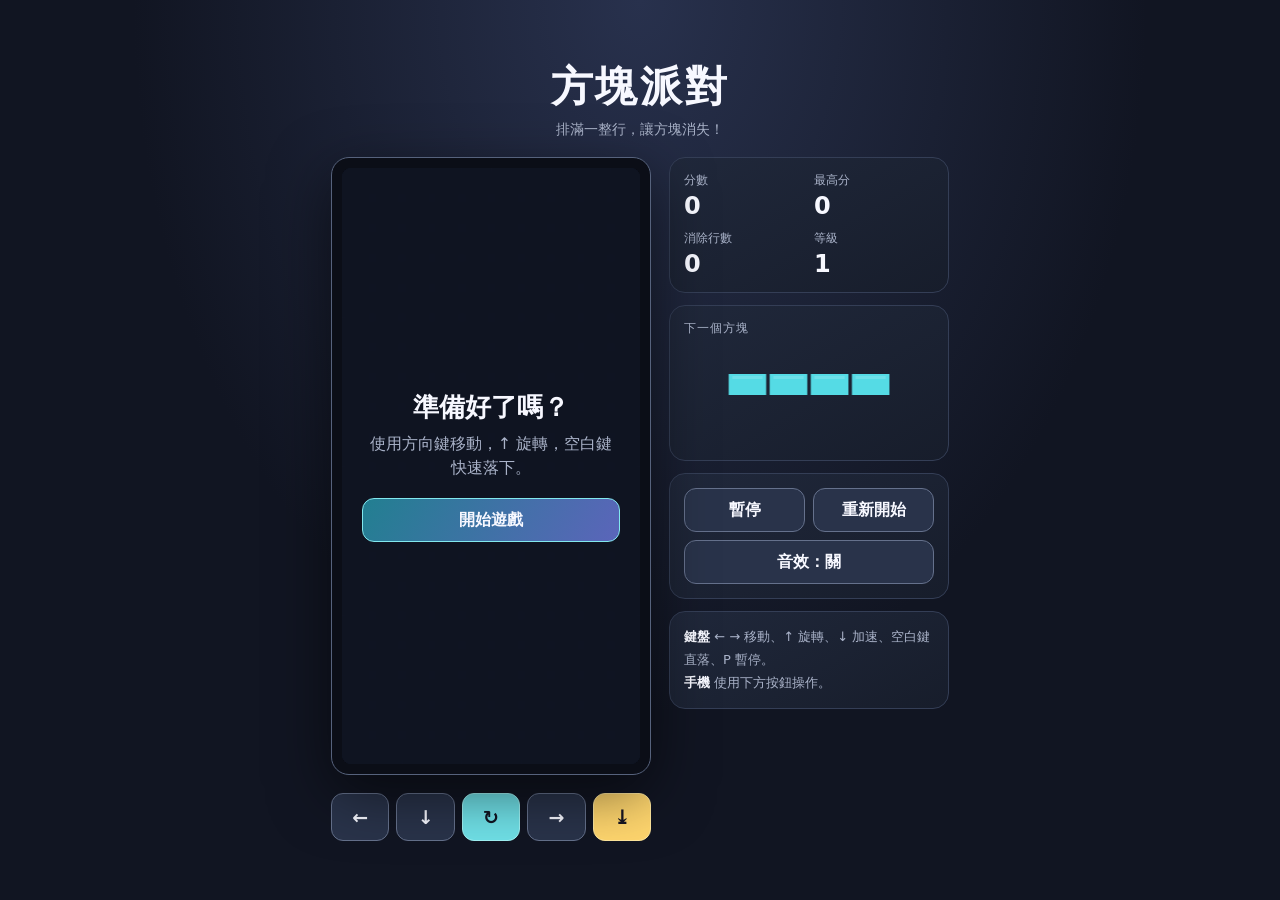
==== tetris/index.html @ 10becf16 "新增俄羅斯方塊" ====
<!doctype html>
<html lang="zh-Hant">
<head>
  <meta charset="utf-8">
  <meta name="viewport" content="width=device-width, initial-scale=1, viewport-fit=cover">
  <meta name="theme-color" content="#111522">
  <title>方塊派對｜俄羅斯方塊</title>
  <style>
    :root{color-scheme:dark;--bg:#111522;--panel:#1b2233;--line:#343e56;--text:#f7f8ff;--muted:#aab3c9;--cyan:#70e1e8;--pink:#fa75bf;--yellow:#ffd66e}
    *{box-sizing:border-box}body{margin:0;min-height:100vh;background:radial-gradient(ellipse at 50% 0,#28314d 0,var(--bg) 56%);color:var(--text);font-family:ui-rounded,"Segoe UI",system-ui,sans-serif;display:grid;place-items:center;padding:20px}
    .app{width:min(920px,100%)}header{text-align:center;margin:0 0 18px}h1{margin:0;font-size:clamp(26px,5vw,42px);letter-spacing:.06em}header p{margin:6px 0 0;color:var(--muted);font-size:14px}
    .layout{display:grid;grid-template-columns:minmax(240px,320px) minmax(220px,280px);justify-content:center;align-items:start;gap:18px}.board-wrap{position:relative;padding:10px;border:1px solid #56627c;border-radius:18px;background:#0b0e17;box-shadow:0 18px 60px #0008}.board{display:block;width:100%;height:auto;border-radius:9px;background:#111726;touch-action:none}
    .overlay{position:absolute;inset:10px;display:grid;place-content:center;text-align:center;padding:20px;border-radius:9px;background:#101522d9;backdrop-filter:blur(4px)}.overlay[hidden]{display:none}.overlay h2{font-size:26px;margin:0 0 7px}.overlay p{color:var(--muted);margin:0 0 18px;line-height:1.5}
    button{font:inherit;color:var(--text);border:1px solid #65718c;background:#29334a;border-radius:12px;min-height:44px;padding:9px 14px;font-weight:750;cursor:pointer;touch-action:manipulation;user-select:none}button:hover{border-color:var(--cyan);background:#35445f}button:active{transform:translateY(1px)}button:focus-visible{outline:3px solid var(--yellow);outline-offset:2px}.primary{background:linear-gradient(120deg,#227f91,#5b65ba);border-color:#82e8ee}
    .side{display:grid;gap:12px}.card{padding:14px;border:1px solid var(--line);border-radius:16px;background:linear-gradient(150deg,#20283b,#171d2b)}.stats{display:grid;grid-template-columns:1fr 1fr;gap:10px}.stat span{display:block;color:var(--muted);font-size:12px}.stat strong{display:block;margin-top:3px;font-size:24px;font-variant-numeric:tabular-nums}.mini-title{margin:0 0 9px;color:var(--muted);font-size:12px;letter-spacing:.08em}.next{display:block;width:100%;height:100px}.actions{display:grid;grid-template-columns:1fr 1fr;gap:8px}.actions button:last-child{grid-column:1/-1}.help{color:var(--muted);font-size:13px;line-height:1.75}.help b{color:var(--text)}
    .touch{display:grid;grid-template-columns:repeat(5,1fr);gap:7px}.touch button{padding:8px 2px;min-height:48px;font-size:19px}.touch .drop{color:#171522;background:var(--yellow);border-color:#ffe79d}.touch .rotate{color:#111522;background:var(--cyan);border-color:#a1f3f5}.touch-caption{text-align:center;color:var(--muted);font-size:11px;margin:7px 0 0}
    @media(max-width:620px){body{padding:12px}.app{max-width:410px}header{margin-bottom:12px}.layout{grid-template-columns:minmax(210px,300px) minmax(96px,1fr);gap:9px;align-items:start}.board-wrap{padding:6px;border-radius:13px}.overlay{inset:6px}.side{gap:8px}.card{padding:9px;border-radius:12px}.stats{grid-template-columns:1fr;gap:4px}.stat strong{font-size:19px}.next{height:75px}.actions{gap:5px}.actions button{font-size:12px;padding:6px 4px;min-height:38px}.help{font-size:11px}.touch{grid-column:1/-1;gap:6px}.touch button{min-height:48px}.touch-caption{display:none}}
    @media(max-width:360px){.layout{grid-template-columns:minmax(190px,1fr) 92px;gap:7px}.card{padding:7px}.mini-title{font-size:10px}.stat strong{font-size:17px}}
  </style>
</head>
<body>
  <main class="app">
    <header><h1>方塊派對</h1><p>排滿一整行，讓方塊消失！</p></header>
    <div class="layout">
      <section class="board-wrap" aria-label="俄羅斯方塊遊戲區">
        <canvas id="board" class="board" width="300" height="600" aria-label="10 欄 20 列遊戲棋盤"></canvas>
        <div id="overlay" class="overlay"><h2 id="overlayTitle">準備好了嗎？</h2><p id="overlayText">使用方向鍵移動，↑ 旋轉，空白鍵快速落下。</p><button id="startButton" class="primary" type="button">開始遊戲</button></div>
      </section>
      <aside class="side">
        <div class="card stats"><div class="stat"><span>分數</span><strong id="score">0</strong></div><div class="stat"><span>最高分</span><strong id="best">0</strong></div><div class="stat"><span>消除行數</span><strong id="lines">0</strong></div><div class="stat"><span>等級</span><strong id="level">1</strong></div></div>
        <div class="card"><p class="mini-title">下一個方塊</p><canvas id="next" class="next" width="140" height="100" aria-label="下一個方塊預覽"></canvas></div>
        <div class="card actions"><button id="pauseButton" type="button">暫停</button><button id="restartButton" type="button">重新開始</button><button id="soundButton" type="button" aria-pressed="false">音效：關</button></div>
        <div class="card help"><b>鍵盤</b> ← → 移動、↑ 旋轉、↓ 加速、空白鍵直落、P 暫停。<br><b>手機</b> 使用下方按鈕操作。</div>
      </aside>
      <section class="touch" aria-label="觸控操作">
        <button data-action="left" aria-label="向左移動">←</button><button data-action="down" aria-label="加速下落">↓</button><button class="rotate" data-action="rotate" aria-label="旋轉">↻</button><button data-action="right" aria-label="向右移動">→</button><button class="drop" data-action="drop" aria-label="直接落下">⤓</button>
      </section>
    </div>
  </main>
  <script>
  (()=>{
    'use strict';
    const COLS=10,ROWS=20,SIZE=30;
    const COLORS={I:'#55dbe5',O:'#ffd66e',T:'#bd8bff',S:'#7ee5a5',Z:'#ff7893',J:'#70a9ff',L:'#ffa766'};
    const SHAPES={
      I:[[0,0,0,0],[1,1,1,1],[0,0,0,0],[0,0,0,0]],
      O:[[1,1],[1,1]],
      T:[[0,1,0],[1,1,1],[0,0,0]],
      S:[[0,1,1],[1,1,0],[0,0,0]],
      Z:[[1,1,0],[0,1,1],[0,0,0]],
      J:[[1,0,0],[1,1,1],[0,0,0]],
      L:[[0,0,1],[1,1,1],[0,0,0]]
    };
    const boardEl=document.getElementById('board'),ctx=boardEl.getContext('2d');
    const nextEl=document.getElementById('next'),nctx=nextEl.getContext('2d');
    const $=id=>document.getElementById(id);
    let grid=Array.from({length:ROWS},()=>Array(COLS).fill('')),active=null,nextType=newType(),score=0,lines=0,level=1,dropTimer=0,lastTime=0,state='ready',best=0,sound=false,audio;
    try{best=Number(localStorage.getItem('tetris-best')||0)}catch{} $('best').textContent=best;
    function newType(){const keys=Object.keys(SHAPES);return keys[Math.floor(Math.random()*keys.length)]}
    function newPiece(type){const matrix=SHAPES[type].map(row=>row.slice());return{type,matrix,x:Math.floor((COLS-matrix[0].length)/2),y:-1}}
    function setOverlay(title,text,button,show=true){$('overlayTitle').textContent=title;$('overlayText').textContent=text;$('startButton').textContent=button;$('overlay').hidden=!show}
    function updateStats(){$('score').textContent=score.toLocaleString();$('lines').textContent=lines;$('level').textContent=level;$('best').textContent=best}
    function begin(){grid=Array.from({length:ROWS},()=>Array(COLS).fill(''));score=0;lines=0;level=1;dropTimer=0;nextType=newType();active=newPiece(newType());state='playing';setOverlay('','', '',false);updateStats();drawNext();lastTime=performance.now()}
    function drawCell(c,x,y,size=SIZE,context=ctx){if(y<0)return;context.fillStyle=c;context.fillRect(x*size+1,y*size+1,size-2,size-2);context.fillStyle='#ffffff25';context.fillRect(x*size+3,y*size+3,size-6,3);context.fillStyle='#00000022';context.fillRect(x*size+3,y*size+size-5,size-6,2)}
    function draw(){ctx.clearRect(0,0,boardEl.width,boardEl.height);ctx.fillStyle='#111726';ctx.fillRect(0,0,boardEl.width,boardEl.height);ctx.strokeStyle='#ffffff0a';ctx.lineWidth=1;for(let x=1;x<COLS;x++){ctx.beginPath();ctx.moveTo(x*SIZE+.5,0);ctx.lineTo(x*SIZE+.5,ROWS*SIZE);ctx.stroke()}for(let y=1;y<ROWS;y++){ctx.beginPath();ctx.moveTo(0,y*SIZE+.5);ctx.lineTo(COLS*SIZE,y*SIZE+.5);ctx.stroke()}
      for(let y=0;y<ROWS;y++)for(let x=0;x<COLS;x++)if(grid[y][x])drawCell(COLORS[grid[y][x]],x,y);
      if(active){const ghost={...active,y:active.y};while(valid({...ghost,y:ghost.y+1}))ghost.y++;active.matrix.forEach((row,dy)=>row.forEach((v,dx)=>{if(v&&ghost.y+dy>=0){ctx.globalAlpha=.18;drawCell(COLORS[active.type],ghost.x+dx,ghost.y+dy);ctx.globalAlpha=1}}));active.matrix.forEach((row,dy)=>row.forEach((v,dx)=>{if(v)drawCell(COLORS[active.type],active.x+dx,active.y+dy)}))}
    }
    function drawNext(){nctx.clearRect(0,0,nextEl.width,nextEl.height);const m=SHAPES[nextType],size=23,w=m[0].length*size,h=m.length*size,ox=(nextEl.width-w)/2,oy=(nextEl.height-h)/2;m.forEach((r,y)=>r.forEach((v,x)=>{if(v){nctx.fillStyle=COLORS[nextType];nctx.fillRect(ox+x*size+1,oy+y*size+1,size-2,size-2);nctx.fillStyle='#ffffff25';nctx.fillRect(ox+x*size+3,oy+y*size+3,size-6,3)}}))}
    function valid(p){for(let y=0;y<p.matrix.length;y++)for(let x=0;x<p.matrix[y].length;x++)if(p.matrix[y][x]){let bx=p.x+x,by=p.y+y;if(bx<0||bx>=COLS||by>=ROWS||(by>=0&&grid[by][bx]))return false}return true}
    function move(dx,dy){if(state!=='playing')return false;const p={...active,x:active.x+dx,y:active.y+dy};if(valid(p)){active.x=p.x;active.y=p.y;if(dy>0)score++;updateStats();return true}if(dy>0)lock();return false}
    function rotate(){if(state!=='playing')return;const m=active.matrix,rot=m[0].map((_,i)=>m.map(row=>row[i]).reverse());for(const kick of [0,-1,1,-2,2]){const p={...active,matrix:rot,x:active.x+kick};if(valid(p)){active.matrix=rot;active.x+=kick;playTone(440,.035);return}}}
    function lock(){for(let y=0;y<active.matrix.length;y++)for(let x=0;x<active.matrix[y].length;x++)if(active.matrix[y][x]){const by=active.y+y,bx=active.x+x;if(by<0){finish();return}grid[by][bx]=active.type}clearRows();active=newPiece(nextType);nextType=newType();drawNext();if(!valid(active))finish()}
    function clearRows(){let cleared=0;for(let y=ROWS-1;y>=0;y--)if(grid[y].every(Boolean)){grid.splice(y,1);grid.unshift(Array(COLS).fill(''));cleared++;y++}if(cleared){const points=[0,100,300,500,800];score+=points[cleared]*level;lines+=cleared;level=Math.floor(lines/10)+1;playTone(660,.12);updateStats()}}
    function finish(){state='over';if(score>best){best=score;try{localStorage.setItem('tetris-best',String(best))}catch{}}updateStats();setOverlay('遊戲結束',`本次得分 ${score.toLocaleString()} 分，再來一局吧！`,'再玩一次')}
    function togglePause(){if(state==='playing'){state='paused';setOverlay('先休息一下','按「繼續遊戲」回到方塊派對。','繼續遊戲')}else if(state==='paused'){state='playing';$('overlay').hidden=true;lastTime=performance.now()}}
    function hardDrop(){if(state!=='playing')return;let d=0;while(valid({...active,y:active.y+1})){active.y++;d++}score+=d*2;lock();updateStats();playTone(300,.07)}
    function tick(time=0){const dt=Math.min(time-lastTime,100);lastTime=time;if(state==='playing'){dropTimer+=dt;if(dropTimer>Math.max(85,720-(level-1)*55)){move(0,1);dropTimer=0}}draw();requestAnimationFrame(tick)}
    function playTone(freq,duration){if(!sound)return;try{audio??=new(window.AudioContext||window.webkitAudioContext)();const o=audio.createOscillator(),g=audio.createGain();o.frequency.value=freq;g.gain.setValueAtTime(.04,audio.currentTime);g.gain.exponentialRampToValueAtTime(.001,audio.currentTime+duration);o.connect(g);g.connect(audio.destination);o.start();o.stop(audio.currentTime+duration)}catch{}}
    $('startButton').addEventListener('click',()=>state==='paused'?togglePause():begin());$('restartButton').addEventListener('click',begin);$('pauseButton').addEventListener('click',togglePause);
    $('soundButton').addEventListener('click',e=>{sound=!sound;e.currentTarget.textContent=`音效：${sound?'開':'關'}`;e.currentTarget.setAttribute('aria-pressed',String(sound));if(sound)playTone(520,.07)});
    document.addEventListener('keydown',e=>{if(['ArrowLeft','ArrowRight','ArrowDown','ArrowUp',' '].includes(e.key))e.preventDefault();if(e.key==='Enter'&&(state==='ready'||state==='over'))begin();else if(e.key==='ArrowLeft')move(-1,0);else if(e.key==='ArrowRight')move(1,0);else if(e.key==='ArrowDown')move(0,1);else if(e.key==='ArrowUp'||e.key==='x'||e.key==='X')rotate();else if(e.key===' ')hardDrop();else if(e.key.toLowerCase()==='p'&&state!=='ready'&&state!=='over')togglePause()});
    document.querySelectorAll('[data-action]').forEach(btn=>{let timer;const act=()=>{const a=btn.dataset.action;if(a==='left')move(-1,0);else if(a==='right')move(1,0);else if(a==='down')move(0,1);else if(a==='rotate')rotate();else hardDrop()};btn.addEventListener('pointerdown',e=>{e.preventDefault();act();if(['left','right','down'].includes(btn.dataset.action))timer=setInterval(act,115)});for(const ev of ['pointerup','pointerleave','pointercancel'])btn.addEventListener(ev,()=>clearInterval(timer))});
    let touchX=0,touchY=0;boardEl.addEventListener('touchstart',e=>{const t=e.changedTouches[0];touchX=t.clientX;touchY=t.clientY},{passive:true});boardEl.addEventListener('touchend',e=>{const t=e.changedTouches[0],dx=t.clientX-touchX,dy=t.clientY-touchY;if(Math.max(Math.abs(dx),Math.abs(dy))<20)rotate();else if(Math.abs(dx)>Math.abs(dy))move(dx>0?1:-1,0);else if(dy>55)hardDrop();else move(0,1)},{passive:true});
    updateStats();drawNext();requestAnimationFrame(tick);
  })();
  </script>
</body>
</html>
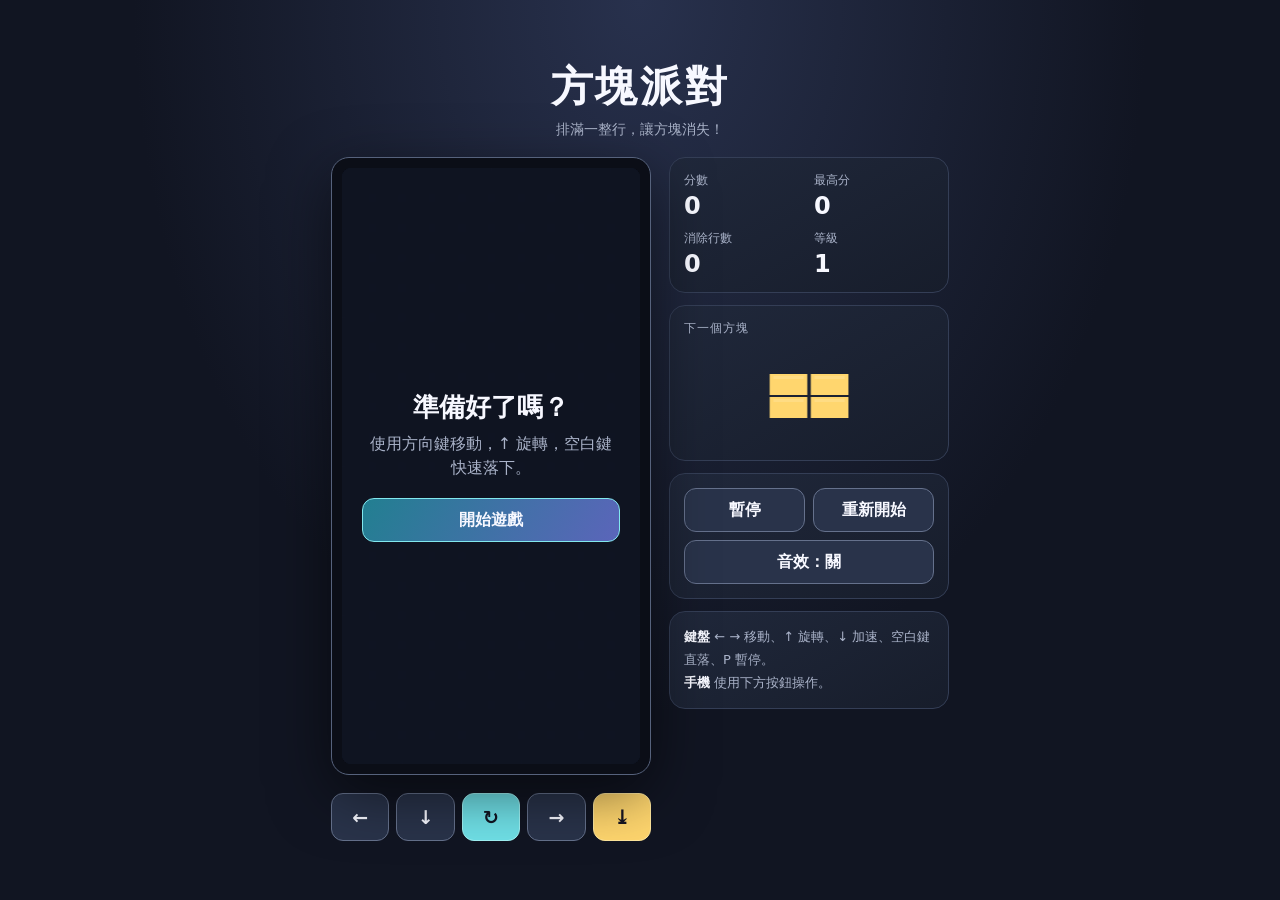
==== commit 900596c2: "俄羅斯方塊消除視覺化" ====
--- a/tetris/index.html
+++ b/tetris/index.html
@@ -10,6 +10,10 @@
     *{box-sizing:border-box}body{margin:0;min-height:100vh;background:radial-gradient(ellipse at 50% 0,#28314d 0,var(--bg) 56%);color:var(--text);font-family:ui-rounded,"Segoe UI",system-ui,sans-serif;display:grid;place-items:center;padding:20px}
     .app{width:min(920px,100%)}header{text-align:center;margin:0 0 18px}h1{margin:0;font-size:clamp(26px,5vw,42px);letter-spacing:.06em}header p{margin:6px 0 0;color:var(--muted);font-size:14px}
     .layout{display:grid;grid-template-columns:minmax(240px,320px) minmax(220px,280px);justify-content:center;align-items:start;gap:18px}.board-wrap{position:relative;padding:10px;border:1px solid #56627c;border-radius:18px;background:#0b0e17;box-shadow:0 18px 60px #0008}.board{display:block;width:100%;height:auto;border-radius:9px;background:#111726;touch-action:none}
+    .board-wrap.clear-shake{animation:clear-shake .32s ease-out}.stat-burst{animation:stat-burst .45s cubic-bezier(.2,.8,.2,1)}
+    @keyframes clear-shake{0%,100%{transform:translateX(0);box-shadow:0 18px 60px #0008}18%{transform:translateX(-5px);box-shadow:0 0 28px #70e1e899}38%{transform:translateX(4px)}58%{transform:translateX(-3px)}78%{transform:translateX(2px)}}
+    @keyframes stat-burst{0%{transform:scale(1);color:var(--text)}45%{transform:scale(1.35);color:var(--yellow);text-shadow:0 0 16px #ffd66eaa}100%{transform:scale(1);color:var(--text)}}
+    @media(prefers-reduced-motion:reduce){.board-wrap.clear-shake,.stat-burst{animation-duration:.01ms}}
     .overlay{position:absolute;inset:10px;display:grid;place-content:center;text-align:center;padding:20px;border-radius:9px;background:#101522d9;backdrop-filter:blur(4px)}.overlay[hidden]{display:none}.overlay h2{font-size:26px;margin:0 0 7px}.overlay p{color:var(--muted);margin:0 0 18px;line-height:1.5}
     button{font:inherit;color:var(--text);border:1px solid #65718c;background:#29334a;border-radius:12px;min-height:44px;padding:9px 14px;font-weight:750;cursor:pointer;touch-action:manipulation;user-select:none}button:hover{border-color:var(--cyan);background:#35445f}button:active{transform:translateY(1px)}button:focus-visible{outline:3px solid var(--yellow);outline-offset:2px}.primary{background:linear-gradient(120deg,#227f91,#5b65ba);border-color:#82e8ee}
     .side{display:grid;gap:12px}.card{padding:14px;border:1px solid var(--line);border-radius:16px;background:linear-gradient(150deg,#20283b,#171d2b)}.stats{display:grid;grid-template-columns:1fr 1fr;gap:10px}.stat span{display:block;color:var(--muted);font-size:12px}.stat strong{display:block;margin-top:3px;font-size:24px;font-variant-numeric:tabular-nums}.mini-title{margin:0 0 9px;color:var(--muted);font-size:12px;letter-spacing:.08em}.next{display:block;width:100%;height:100px}.actions{display:grid;grid-template-columns:1fr 1fr;gap:8px}.actions button:last-child{grid-column:1/-1}.help{color:var(--muted);font-size:13px;line-height:1.75}.help b{color:var(--text)}
@@ -54,28 +58,35 @@
     const boardEl=document.getElementById('board'),ctx=boardEl.getContext('2d');
     const nextEl=document.getElementById('next'),nctx=nextEl.getContext('2d');
     const $=id=>document.getElementById(id);
-    let grid=Array.from({length:ROWS},()=>Array(COLS).fill('')),active=null,nextType=newType(),score=0,lines=0,level=1,dropTimer=0,lastTime=0,state='ready',best=0,sound=false,audio;
+    let grid=Array.from({length:ROWS},()=>Array(COLS).fill('')),active=null,nextType=newType(),score=0,lines=0,level=1,dropTimer=0,lastTime=0,state='ready',best=0,sound=false,audio,clearEffect=null,particles=[],floatingText=null;
     try{best=Number(localStorage.getItem('tetris-best')||0)}catch{} $('best').textContent=best;
     function newType(){const keys=Object.keys(SHAPES);return keys[Math.floor(Math.random()*keys.length)]}
     function newPiece(type){const matrix=SHAPES[type].map(row=>row.slice());return{type,matrix,x:Math.floor((COLS-matrix[0].length)/2),y:-1}}
     function setOverlay(title,text,button,show=true){$('overlayTitle').textContent=title;$('overlayText').textContent=text;$('startButton').textContent=button;$('overlay').hidden=!show}
     function updateStats(){$('score').textContent=score.toLocaleString();$('lines').textContent=lines;$('level').textContent=level;$('best').textContent=best}
-    function begin(){grid=Array.from({length:ROWS},()=>Array(COLS).fill(''));score=0;lines=0;level=1;dropTimer=0;nextType=newType();active=newPiece(newType());state='playing';setOverlay('','', '',false);updateStats();drawNext();lastTime=performance.now()}
+    function begin(){grid=Array.from({length:ROWS},()=>Array(COLS).fill(''));score=0;lines=0;level=1;dropTimer=0;clearEffect=null;particles=[];floatingText=null;nextType=newType();active=newPiece(newType());state='playing';setOverlay('','', '',false);updateStats();drawNext();lastTime=performance.now()}
     function drawCell(c,x,y,size=SIZE,context=ctx){if(y<0)return;context.fillStyle=c;context.fillRect(x*size+1,y*size+1,size-2,size-2);context.fillStyle='#ffffff25';context.fillRect(x*size+3,y*size+3,size-6,3);context.fillStyle='#00000022';context.fillRect(x*size+3,y*size+size-5,size-6,2)}
     function draw(){ctx.clearRect(0,0,boardEl.width,boardEl.height);ctx.fillStyle='#111726';ctx.fillRect(0,0,boardEl.width,boardEl.height);ctx.strokeStyle='#ffffff0a';ctx.lineWidth=1;for(let x=1;x<COLS;x++){ctx.beginPath();ctx.moveTo(x*SIZE+.5,0);ctx.lineTo(x*SIZE+.5,ROWS*SIZE);ctx.stroke()}for(let y=1;y<ROWS;y++){ctx.beginPath();ctx.moveTo(0,y*SIZE+.5);ctx.lineTo(COLS*SIZE,y*SIZE+.5);ctx.stroke()}
       for(let y=0;y<ROWS;y++)for(let x=0;x<COLS;x++)if(grid[y][x])drawCell(COLORS[grid[y][x]],x,y);
       if(active){const ghost={...active,y:active.y};while(valid({...ghost,y:ghost.y+1}))ghost.y++;active.matrix.forEach((row,dy)=>row.forEach((v,dx)=>{if(v&&ghost.y+dy>=0){ctx.globalAlpha=.18;drawCell(COLORS[active.type],ghost.x+dx,ghost.y+dy);ctx.globalAlpha=1}}));active.matrix.forEach((row,dy)=>row.forEach((v,dx)=>{if(v)drawCell(COLORS[active.type],active.x+dx,active.y+dy)}))}
+      drawEffects(performance.now());
+    }
+    function drawEffects(now){
+      if(clearEffect){const p=Math.min(1,(now-clearEffect.start)/clearEffect.duration);ctx.save();ctx.globalAlpha=(1-p)*.88;for(const y of clearEffect.rows){const grad=ctx.createLinearGradient(0,0,COLS*SIZE,0);grad.addColorStop(0,'#70e1e8');grad.addColorStop(.5,'#ffffff');grad.addColorStop(1,'#fa75bf');ctx.fillStyle=grad;ctx.fillRect(0,y*SIZE,COLS*SIZE,SIZE);ctx.fillStyle='#ffffff';ctx.fillRect(0,y*SIZE+SIZE*.42,COLS*SIZE,SIZE*.16)}ctx.restore();if(p>=1)clearEffect=null}
+      for(const p of particles){const alpha=Math.max(0,p.life/p.maxLife);ctx.save();ctx.globalAlpha=alpha;ctx.fillStyle=p.color;ctx.shadowColor=p.color;ctx.shadowBlur=10;ctx.beginPath();ctx.arc(p.x,p.y,p.size*alpha,0,Math.PI*2);ctx.fill();ctx.restore()}
+      if(floatingText){const p=Math.min(1,(now-floatingText.start)/850),y=310-p*60;ctx.save();ctx.globalAlpha=1-p;ctx.textAlign='center';ctx.textBaseline='middle';ctx.shadowColor='#70e1e8';ctx.shadowBlur=16;ctx.lineWidth=4;ctx.strokeStyle='#111522';ctx.font='900 27px system-ui';ctx.strokeText(floatingText.title,COLS*SIZE/2,y);ctx.fillStyle='#ffffff';ctx.fillText(floatingText.title,COLS*SIZE/2,y);ctx.font='800 16px system-ui';ctx.fillStyle='#ffd66e';ctx.fillText('+'+floatingText.points.toLocaleString()+' 分',COLS*SIZE/2,y+29);ctx.restore();if(p>=1)floatingText=null}
     }
     function drawNext(){nctx.clearRect(0,0,nextEl.width,nextEl.height);const m=SHAPES[nextType],size=23,w=m[0].length*size,h=m.length*size,ox=(nextEl.width-w)/2,oy=(nextEl.height-h)/2;m.forEach((r,y)=>r.forEach((v,x)=>{if(v){nctx.fillStyle=COLORS[nextType];nctx.fillRect(ox+x*size+1,oy+y*size+1,size-2,size-2);nctx.fillStyle='#ffffff25';nctx.fillRect(ox+x*size+3,oy+y*size+3,size-6,3)}}))}
+    function updateEffects(dt){const seconds=dt/1000;particles=particles.filter(p=>{p.life-=seconds;p.x+=p.vx*seconds;p.y+=p.vy*seconds;p.vy+=420*seconds;return p.life>0})}
     function valid(p){for(let y=0;y<p.matrix.length;y++)for(let x=0;x<p.matrix[y].length;x++)if(p.matrix[y][x]){let bx=p.x+x,by=p.y+y;if(bx<0||bx>=COLS||by>=ROWS||(by>=0&&grid[by][bx]))return false}return true}
     function move(dx,dy){if(state!=='playing')return false;const p={...active,x:active.x+dx,y:active.y+dy};if(valid(p)){active.x=p.x;active.y=p.y;if(dy>0)score++;updateStats();return true}if(dy>0)lock();return false}
     function rotate(){if(state!=='playing')return;const m=active.matrix,rot=m[0].map((_,i)=>m.map(row=>row[i]).reverse());for(const kick of [0,-1,1,-2,2]){const p={...active,matrix:rot,x:active.x+kick};if(valid(p)){active.matrix=rot;active.x+=kick;playTone(440,.035);return}}}
     function lock(){for(let y=0;y<active.matrix.length;y++)for(let x=0;x<active.matrix[y].length;x++)if(active.matrix[y][x]){const by=active.y+y,bx=active.x+x;if(by<0){finish();return}grid[by][bx]=active.type}clearRows();active=newPiece(nextType);nextType=newType();drawNext();if(!valid(active))finish()}
-    function clearRows(){let cleared=0;for(let y=ROWS-1;y>=0;y--)if(grid[y].every(Boolean)){grid.splice(y,1);grid.unshift(Array(COLS).fill(''));cleared++;y++}if(cleared){const points=[0,100,300,500,800];score+=points[cleared]*level;lines+=cleared;level=Math.floor(lines/10)+1;playTone(660,.12);updateStats()}}
+    function clearRows(){const clearedRows=[];for(let y=0;y<ROWS;y++)if(grid[y].every(Boolean))clearedRows.push(y);const cleared=clearedRows.length;if(!cleared)return;for(const y of clearedRows)for(let x=0;x<COLS;x++){const color=COLORS[grid[y][x]];for(let i=0;i<2;i++){const life=.45+Math.random()*.45;particles.push({x:(x+.5)*SIZE,y:(y+.5)*SIZE,vx:(Math.random()-.5)*260,vy:-70-Math.random()*260,size:2+Math.random()*4,life,maxLife:life,color})}}const removed=new Set(clearedRows);grid=grid.filter((_,y)=>!removed.has(y));while(grid.length<ROWS)grid.unshift(Array(COLS).fill(''));const points=[0,100,300,500,800];const award=points[cleared]*level;score+=award;lines+=cleared;level=Math.floor(lines/10)+1;clearEffect={rows:clearedRows,start:performance.now(),duration:600};floatingText={title:cleared===4?'TETRIS!':cleared+' 行消除！',points:award,start:performance.now()};const wrap=boardEl.parentElement;wrap.classList.remove('clear-shake');void wrap.offsetWidth;wrap.classList.add('clear-shake');setTimeout(()=>wrap.classList.remove('clear-shake'),340);$('score').classList.remove('stat-burst');void $('score').offsetWidth;$('score').classList.add('stat-burst');playTone(610+cleared*90,.13+cleared*.03);updateStats()}
     function finish(){state='over';if(score>best){best=score;try{localStorage.setItem('tetris-best',String(best))}catch{}}updateStats();setOverlay('遊戲結束',`本次得分 ${score.toLocaleString()} 分，再來一局吧！`,'再玩一次')}
     function togglePause(){if(state==='playing'){state='paused';setOverlay('先休息一下','按「繼續遊戲」回到方塊派對。','繼續遊戲')}else if(state==='paused'){state='playing';$('overlay').hidden=true;lastTime=performance.now()}}
     function hardDrop(){if(state!=='playing')return;let d=0;while(valid({...active,y:active.y+1})){active.y++;d++}score+=d*2;lock();updateStats();playTone(300,.07)}
-    function tick(time=0){const dt=Math.min(time-lastTime,100);lastTime=time;if(state==='playing'){dropTimer+=dt;if(dropTimer>Math.max(85,720-(level-1)*55)){move(0,1);dropTimer=0}}draw();requestAnimationFrame(tick)}
+    function tick(time=0){const dt=Math.min(time-lastTime,100);lastTime=time;if(state==='playing'){dropTimer+=dt;if(dropTimer>Math.max(85,720-(level-1)*55)){move(0,1);dropTimer=0}}updateEffects(dt);draw();requestAnimationFrame(tick)}
     function playTone(freq,duration){if(!sound)return;try{audio??=new(window.AudioContext||window.webkitAudioContext)();const o=audio.createOscillator(),g=audio.createGain();o.frequency.value=freq;g.gain.setValueAtTime(.04,audio.currentTime);g.gain.exponentialRampToValueAtTime(.001,audio.currentTime+duration);o.connect(g);g.connect(audio.destination);o.start();o.stop(audio.currentTime+duration)}catch{}}
     $('startButton').addEventListener('click',()=>state==='paused'?togglePause():begin());$('restartButton').addEventListener('click',begin);$('pauseButton').addEventListener('click',togglePause);
     $('soundButton').addEventListener('click',e=>{sound=!sound;e.currentTarget.textContent=`音效：${sound?'開':'關'}`;e.currentTarget.setAttribute('aria-pressed',String(sound));if(sound)playTone(520,.07)});
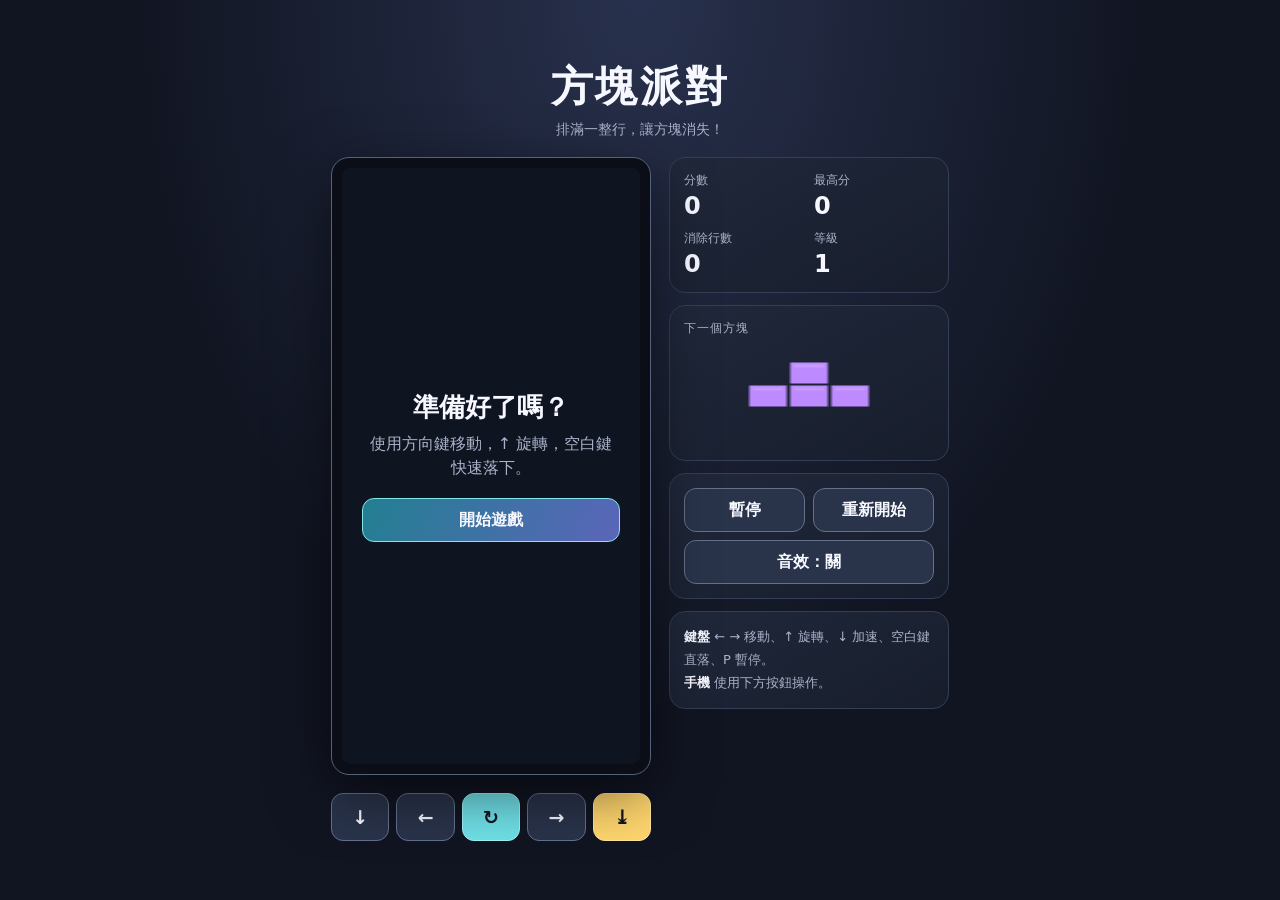
==== commit f0f856d1: "俄羅斯方塊左移換位" ====
--- a/tetris/index.html
+++ b/tetris/index.html
@@ -37,7 +37,7 @@
         <div class="card help"><b>鍵盤</b> ← → 移動、↑ 旋轉、↓ 加速、空白鍵直落、P 暫停。<br><b>手機</b> 使用下方按鈕操作。</div>
       </aside>
       <section class="touch" aria-label="觸控操作">
-        <button data-action="left" aria-label="向左移動">←</button><button data-action="down" aria-label="加速下落">↓</button><button class="rotate" data-action="rotate" aria-label="旋轉">↻</button><button data-action="right" aria-label="向右移動">→</button><button class="drop" data-action="drop" aria-label="直接落下">⤓</button>
+        <button data-action="down" aria-label="加速下落">↓</button><button data-action="left" aria-label="向左移動">←</button><button class="rotate" data-action="rotate" aria-label="旋轉">↻</button><button data-action="right" aria-label="向右移動">→</button><button class="drop" data-action="drop" aria-label="直接落下">⤓</button>
       </section>
     </div>
   </main>
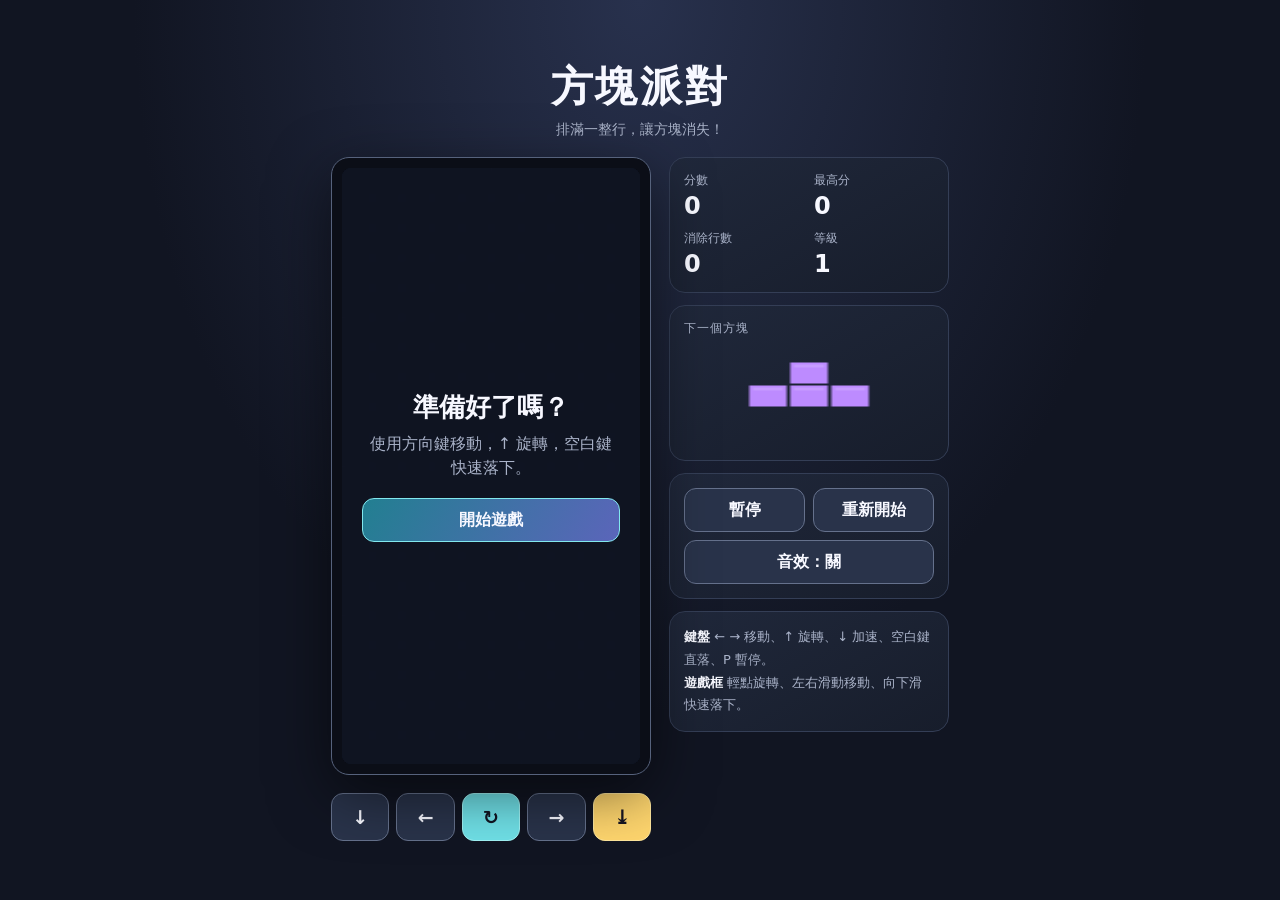
==== commit 57007607: "俄羅斯方塊點擊UI/UX" ====
--- a/tetris/index.html
+++ b/tetris/index.html
@@ -2,14 +2,14 @@
 <html lang="zh-Hant">
 <head>
   <meta charset="utf-8">
-  <meta name="viewport" content="width=device-width, initial-scale=1, viewport-fit=cover">
+  <meta name="viewport" content="width=device-width, initial-scale=1, maximum-scale=1, user-scalable=no, viewport-fit=cover">
   <meta name="theme-color" content="#111522">
   <title>方塊派對｜俄羅斯方塊</title>
   <style>
     :root{color-scheme:dark;--bg:#111522;--panel:#1b2233;--line:#343e56;--text:#f7f8ff;--muted:#aab3c9;--cyan:#70e1e8;--pink:#fa75bf;--yellow:#ffd66e}
     *{box-sizing:border-box}body{margin:0;min-height:100vh;background:radial-gradient(ellipse at 50% 0,#28314d 0,var(--bg) 56%);color:var(--text);font-family:ui-rounded,"Segoe UI",system-ui,sans-serif;display:grid;place-items:center;padding:20px}
     .app{width:min(920px,100%)}header{text-align:center;margin:0 0 18px}h1{margin:0;font-size:clamp(26px,5vw,42px);letter-spacing:.06em}header p{margin:6px 0 0;color:var(--muted);font-size:14px}
-    .layout{display:grid;grid-template-columns:minmax(240px,320px) minmax(220px,280px);justify-content:center;align-items:start;gap:18px}.board-wrap{position:relative;padding:10px;border:1px solid #56627c;border-radius:18px;background:#0b0e17;box-shadow:0 18px 60px #0008}.board{display:block;width:100%;height:auto;border-radius:9px;background:#111726;touch-action:none}
+    .layout{display:grid;grid-template-columns:minmax(240px,320px) minmax(220px,280px);justify-content:center;align-items:start;gap:18px}.board-wrap{position:relative;padding:10px;border:1px solid #56627c;border-radius:18px;background:#0b0e17;box-shadow:0 18px 60px #0008;touch-action:none;-webkit-touch-callout:none;-webkit-user-select:none;user-select:none}.board{display:block;width:100%;height:auto;border-radius:9px;background:#111726;touch-action:none;-webkit-touch-callout:none;-webkit-user-select:none;user-select:none}
     .board-wrap.clear-shake{animation:clear-shake .32s ease-out}.stat-burst{animation:stat-burst .45s cubic-bezier(.2,.8,.2,1)}
     @keyframes clear-shake{0%,100%{transform:translateX(0);box-shadow:0 18px 60px #0008}18%{transform:translateX(-5px);box-shadow:0 0 28px #70e1e899}38%{transform:translateX(4px)}58%{transform:translateX(-3px)}78%{transform:translateX(2px)}}
     @keyframes stat-burst{0%{transform:scale(1);color:var(--text)}45%{transform:scale(1.35);color:var(--yellow);text-shadow:0 0 16px #ffd66eaa}100%{transform:scale(1);color:var(--text)}}
@@ -27,14 +27,14 @@
     <header><h1>方塊派對</h1><p>排滿一整行，讓方塊消失！</p></header>
     <div class="layout">
       <section class="board-wrap" aria-label="俄羅斯方塊遊戲區">
-        <canvas id="board" class="board" width="300" height="600" aria-label="10 欄 20 列遊戲棋盤"></canvas>
+        <canvas id="board" class="board" width="300" height="600" aria-label="10 欄 20 列遊戲棋盤；輕點旋轉，左右滑動移動方塊"></canvas>
         <div id="overlay" class="overlay"><h2 id="overlayTitle">準備好了嗎？</h2><p id="overlayText">使用方向鍵移動，↑ 旋轉，空白鍵快速落下。</p><button id="startButton" class="primary" type="button">開始遊戲</button></div>
       </section>
       <aside class="side">
         <div class="card stats"><div class="stat"><span>分數</span><strong id="score">0</strong></div><div class="stat"><span>最高分</span><strong id="best">0</strong></div><div class="stat"><span>消除行數</span><strong id="lines">0</strong></div><div class="stat"><span>等級</span><strong id="level">1</strong></div></div>
         <div class="card"><p class="mini-title">下一個方塊</p><canvas id="next" class="next" width="140" height="100" aria-label="下一個方塊預覽"></canvas></div>
         <div class="card actions"><button id="pauseButton" type="button">暫停</button><button id="restartButton" type="button">重新開始</button><button id="soundButton" type="button" aria-pressed="false">音效：關</button></div>
-        <div class="card help"><b>鍵盤</b> ← → 移動、↑ 旋轉、↓ 加速、空白鍵直落、P 暫停。<br><b>手機</b> 使用下方按鈕操作。</div>
+        <div class="card help"><b>鍵盤</b> ← → 移動、↑ 旋轉、↓ 加速、空白鍵直落、P 暫停。<br><b>遊戲框</b> 輕點旋轉、左右滑動移動、向下滑快速落下。</div>
       </aside>
       <section class="touch" aria-label="觸控操作">
         <button data-action="down" aria-label="加速下落">↓</button><button data-action="left" aria-label="向左移動">←</button><button class="rotate" data-action="rotate" aria-label="旋轉">↻</button><button data-action="right" aria-label="向右移動">→</button><button class="drop" data-action="drop" aria-label="直接落下">⤓</button>
@@ -92,7 +92,13 @@
     $('soundButton').addEventListener('click',e=>{sound=!sound;e.currentTarget.textContent=`音效：${sound?'開':'關'}`;e.currentTarget.setAttribute('aria-pressed',String(sound));if(sound)playTone(520,.07)});
     document.addEventListener('keydown',e=>{if(['ArrowLeft','ArrowRight','ArrowDown','ArrowUp',' '].includes(e.key))e.preventDefault();if(e.key==='Enter'&&(state==='ready'||state==='over'))begin();else if(e.key==='ArrowLeft')move(-1,0);else if(e.key==='ArrowRight')move(1,0);else if(e.key==='ArrowDown')move(0,1);else if(e.key==='ArrowUp'||e.key==='x'||e.key==='X')rotate();else if(e.key===' ')hardDrop();else if(e.key.toLowerCase()==='p'&&state!=='ready'&&state!=='over')togglePause()});
     document.querySelectorAll('[data-action]').forEach(btn=>{let timer;const act=()=>{const a=btn.dataset.action;if(a==='left')move(-1,0);else if(a==='right')move(1,0);else if(a==='down')move(0,1);else if(a==='rotate')rotate();else hardDrop()};btn.addEventListener('pointerdown',e=>{e.preventDefault();act();if(['left','right','down'].includes(btn.dataset.action))timer=setInterval(act,115)});for(const ev of ['pointerup','pointerleave','pointercancel'])btn.addEventListener(ev,()=>clearInterval(timer))});
-    let touchX=0,touchY=0;boardEl.addEventListener('touchstart',e=>{const t=e.changedTouches[0];touchX=t.clientX;touchY=t.clientY},{passive:true});boardEl.addEventListener('touchend',e=>{const t=e.changedTouches[0],dx=t.clientX-touchX,dy=t.clientY-touchY;if(Math.max(Math.abs(dx),Math.abs(dy))<20)rotate();else if(Math.abs(dx)>Math.abs(dy))move(dx>0?1:-1,0);else if(dy>55)hardDrop();else move(0,1)},{passive:true});
+    let boardGesture=null;
+    boardEl.addEventListener('pointerdown',e=>{if(state!=='playing')return;e.preventDefault();boardEl.setPointerCapture(e.pointerId);boardGesture={pointerId:e.pointerId,startX:e.clientX,startY:e.clientY,movedSteps:0,horizontal:false}});
+    boardEl.addEventListener('pointermove',e=>{if(!boardGesture||e.pointerId!==boardGesture.pointerId)return;e.preventDefault();const dx=e.clientX-boardGesture.startX,dy=e.clientY-boardGesture.startY;if(!boardGesture.horizontal&&Math.abs(dx)>12&&Math.abs(dx)>Math.abs(dy))boardGesture.horizontal=true;if(!boardGesture.horizontal)return;const cellWidth=boardEl.getBoundingClientRect().width/COLS;const wanted=Math.trunc(dx/cellWidth);while(boardGesture.movedSteps!==wanted){const direction=wanted>boardGesture.movedSteps?1:-1;if(!move(direction,0))break;boardGesture.movedSteps+=direction}});
+    boardEl.addEventListener('pointerup',e=>{if(!boardGesture||e.pointerId!==boardGesture.pointerId)return;const gesture=boardGesture;boardGesture=null;const dx=e.clientX-gesture.startX,dy=e.clientY-gesture.startY;if(Math.max(Math.abs(dx),Math.abs(dy))<14)rotate();else if(!gesture.horizontal&&dy>55)hardDrop();else if(!gesture.horizontal&&dy>14)move(0,1)});
+    boardEl.addEventListener('pointercancel',()=>{boardGesture=null});
+    boardEl.addEventListener('dblclick',e=>e.preventDefault());
+    for(const eventName of ['gesturestart','gesturechange','gestureend'])boardEl.addEventListener(eventName,e=>e.preventDefault(),{passive:false});
     updateStats();drawNext();requestAnimationFrame(tick);
   })();
   </script>
